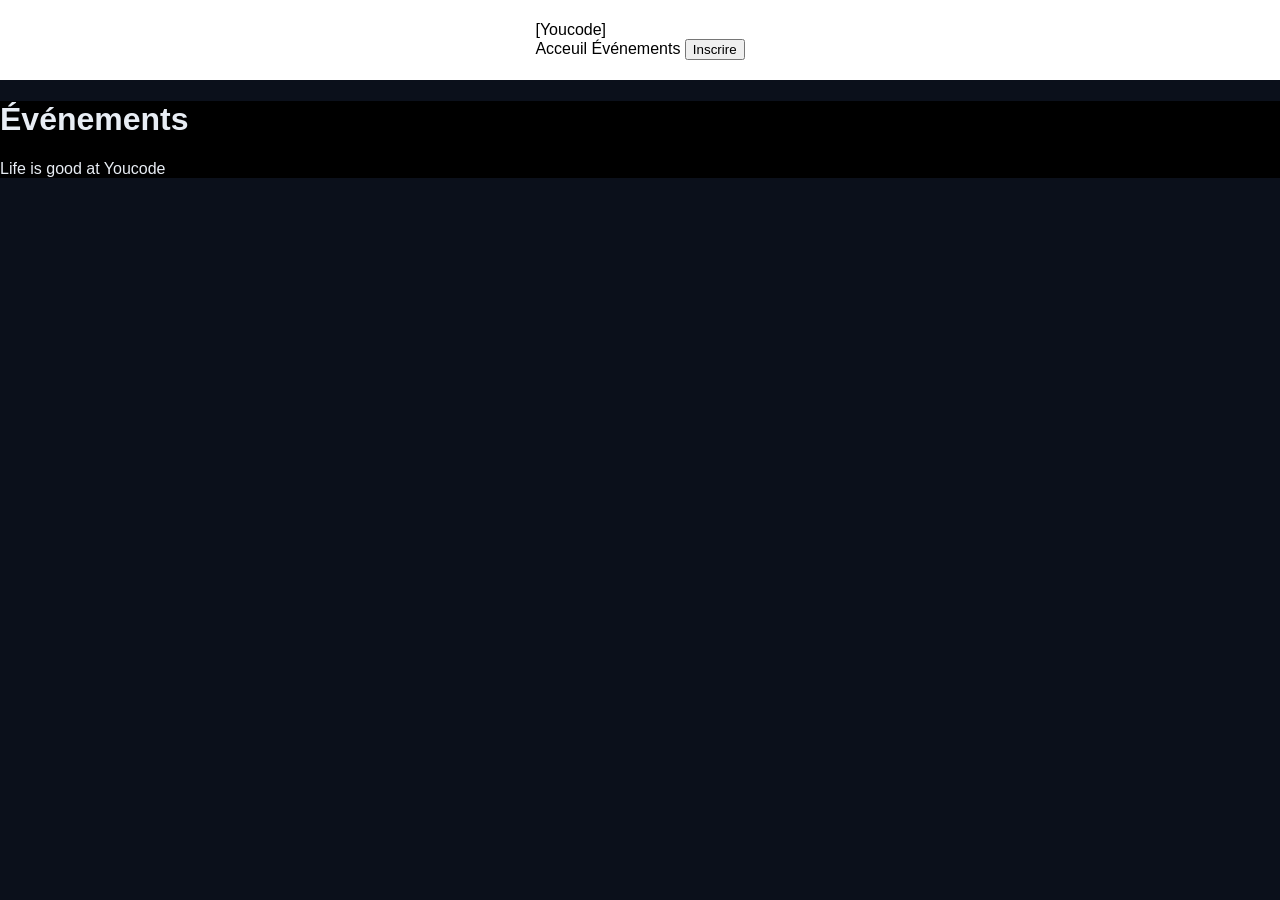
==== events.html @ 0503d8b7 "initial commit" ====
<!doctype html>
<html lang="en">
<head>
    <meta charset="UTF-8">
    <meta name="viewport"
          content="width=device-width, user-scalable=no, initial-scale=1.0, maximum-scale=1.0, minimum-scale=1.0">
    <meta http-equiv="X-UA-Compatible" content="ie=edge">
    <title> Events </title>
    <link rel="stylesheet" href="events.css">
</head>
<body>
<header>
        <nav>
            <div> [Youcode] </div>
            <a> Acceuil </a>
            <a> Événements </a>
            <button class="btnLog" type="button"> Inscrire </button>
        </nav>
</header>
<main>
    <div>
        <h1> Événements </h1>
        <p> Life is good at Youcode </p>
    </div>
</main>
</body>
</html>
---- events.css ----
* {
    box-sizing: border-box;
}

body {
    font-family: "Segoe UI", Roboto, sans-serif;
    margin: 0;
    background: #0b101b;
    color: #e8edf4;
}

header {
    background: white;
    display: flex;
    align-items: center;
    justify-content: center;
    height: 80px;
    padding: 20px 40px;
    width: 100%;
    color: black;
}

header .btnLog {
    margin-left: auto;
}
main {
    background: black;
}
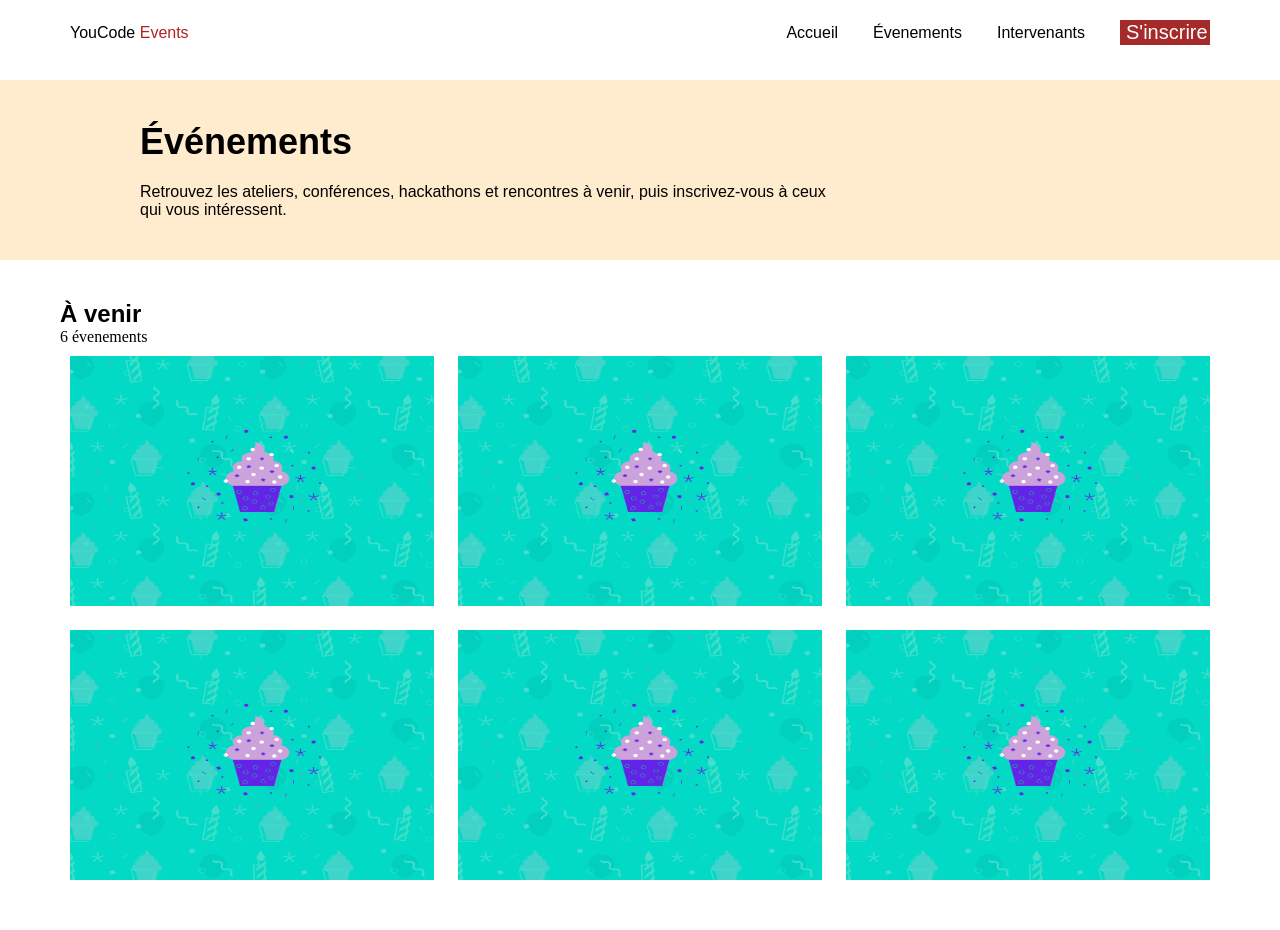
==== commit 228ba407: "Create the event card structure and styled it" ====
--- a/events.html
+++ b/events.html
@@ -1,27 +1,44 @@
 <!doctype html>
-<html lang="en">
+<html lang="fr">
 <head>
     <meta charset="UTF-8">
-    <meta name="viewport"
-          content="width=device-width, user-scalable=no, initial-scale=1.0, maximum-scale=1.0, minimum-scale=1.0">
+    <meta name="viewport" content="width=device-width, initial-scale=1.0, minimum-scale=1.0">
     <meta http-equiv="X-UA-Compatible" content="ie=edge">
     <title> Events </title>
     <link rel="stylesheet" href="events.css">
 </head>
 <body>
 <header>
-        <nav>
-            <div> [Youcode] </div>
-            <a> Acceuil </a>
-            <a> Événements </a>
-            <button class="btnLog" type="button"> Inscrire </button>
-        </nav>
+    <nav>
+        <div> YouCode <span class="event-p"> Events </span></div>
+        <div class="HeaderDetails">
+            <a href="#"> Accueil </a>
+            <a href="#"> Évenements </a>
+            <a href="#"> Intervenants </a>
+            <button class="btnLog" type="button"> S'inscrire</button>
+        </div>
+    </nav>
 </header>
 <main>
-    <div>
-        <h1> Événements </h1>
-        <p> Life is good at Youcode </p>
-    </div>
+    <section>
+        <div class="eventIntro">
+            <h1> Événements </h1>
+            <p class="desc-intro"> Retrouvez les ateliers, conférences, hackathons et rencontres à venir, puis
+                inscrivez-vous à ceux qui vous intéressent. </p>
+        </div>
+    </section>
+    <section class="hero">
+        <h2> À venir </h2>
+        <p class="num_even"> 6 évenements </p>
+        <div class="Grid-Hero">
+            <div><img src="images/test1.png" alt="cake"></div>
+            <div><img src="images/test1.png" alt="cake"></div>
+            <div><img src="images/test1.png" alt="cake"></div>
+            <div><img src="images/test1.png" alt="cake"></div>
+            <div><img src="images/test1.png" alt="cake"></div>
+            <div><img src="images/test1.png" alt="cake"></div>
+        </div>
+    </section>
 </main>
 </body>
 </html>
--- a/events.css
+++ b/events.css
@@ -1,28 +1,94 @@
 * {
+    margin: 0;
     box-sizing: border-box;
 }
 
 body {
     font-family: "Segoe UI", Roboto, sans-serif;
-    margin: 0;
-    background: #0b101b;
-    color: #e8edf4;
+    background: #ffffff;
+    color: black;
 }
 
 header {
-    background: white;
-    display: flex;
-    align-items: center;
-    justify-content: center;
+    background: #ffffff;
     height: 80px;
-    padding: 20px 40px;
+    padding: 20px 70px;
     width: 100%;
     color: black;
 }
 
+.event-p {
+    color: firebrick;
+}
+
+nav {
+    display: flex;
+    align-items: center;
+    justify-content: center;
+    gap: 30px;
+}
+
+a {
+    text-decoration: none;
+    color: inherit;
+}
+
+.HeaderDetails {
+    display: flex;
+    margin-left: auto;
+    justify-content: space-evenly;
+    align-items: center;
+    gap: 35px;
+}
+
 header .btnLog {
-    margin-left: auto;
+    font-size: 20px;
+    width: 90px;
+    background: brown;
+    color: #ffffff;
+    border: none;
 }
-main {
-    background: black;
+
+.eventIntro {
+    background: blanchedalmond;
+    justify-content: center;
+    align-items: flex-start;
+    align-content: center;
+    width: 100%;
+    height: 180px;
+    padding-left: 140px;
+    display: flex;
+    flex-direction: column;
+}
+
+h1 {
+    margin-bottom: 20px;
+    font-size: 36px;
+}
+
+.desc-intro {
+    max-width: 700px;
+    font-size: medium;
+}
+
+.num_even {
+    font-family: "Abadi MT Condensed Light", serif ;
+}
+
+.hero {
+    margin: 40px 60px 40px 60px;
+}
+
+.Grid-Hero {
+    display: grid;
+    grid-template-columns: repeat(3, minmax(0, 1fr));
+    grid-template-rows: repeat(2, minmax(0, 1fr));
+    padding: 10px 10px 10px 10px;
+    gap: 24px;
+}
+
+.Grid-Hero img {
+    width: 100%;
+    height: 250px;
+    display: flex;
 }
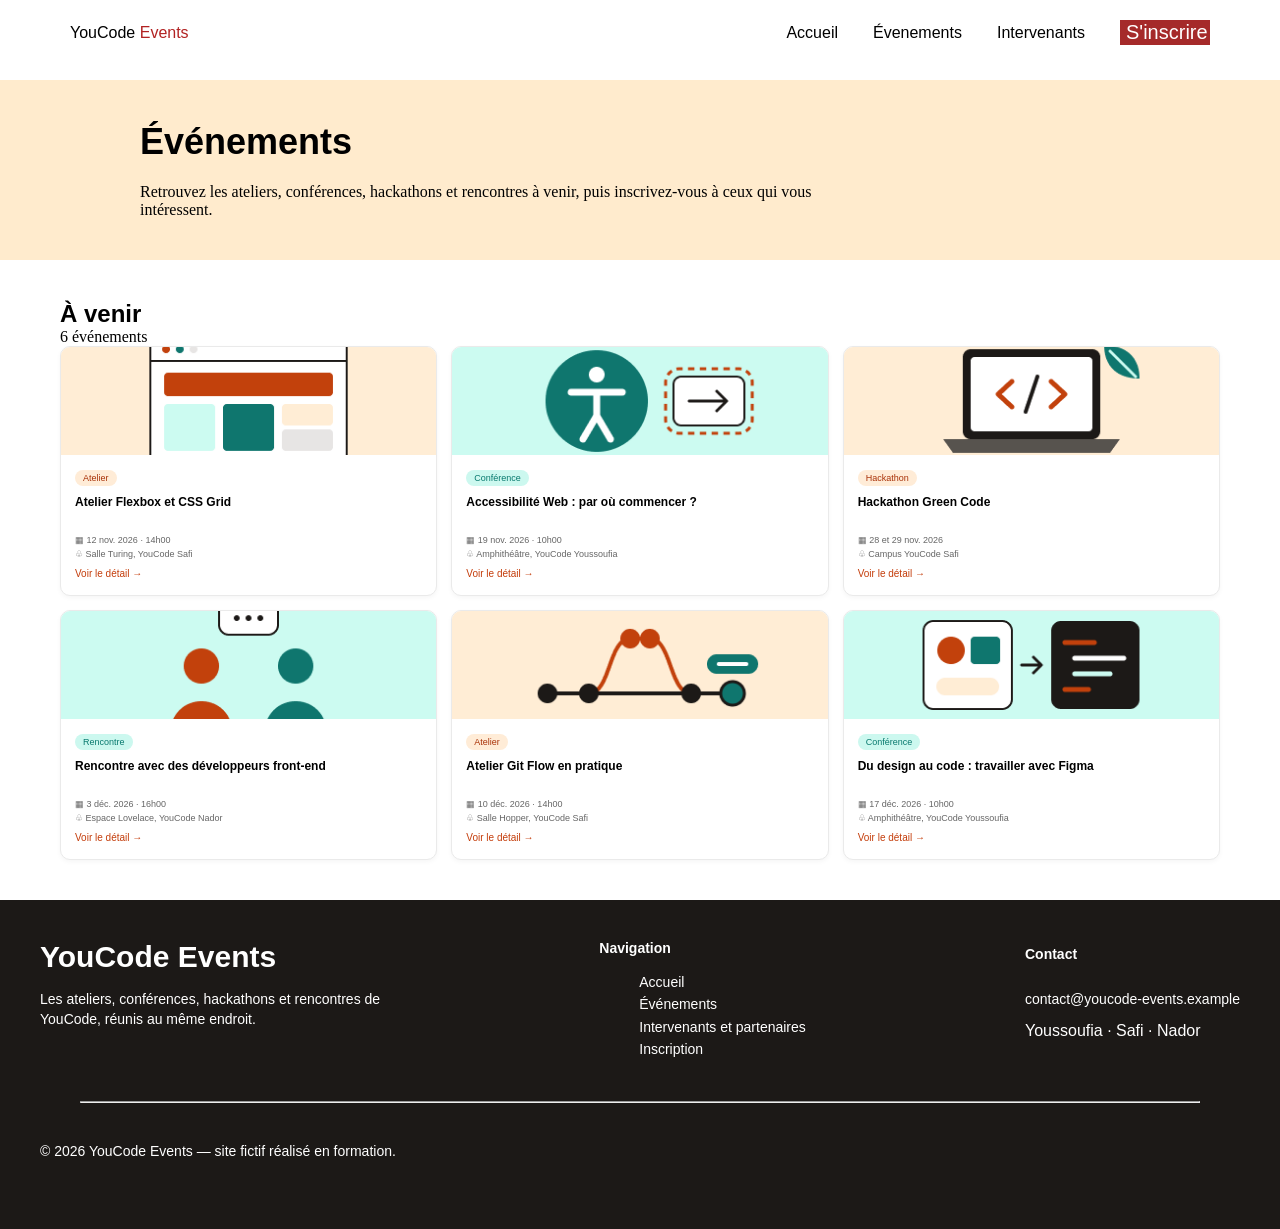
==== commit 43bd7853: "feat: added footer. updated Grid and styled it" ====
--- a/events.html
+++ b/events.html
@@ -1,5 +1,5 @@
 <!doctype html>
-<html lang="fr">
+<html lang="fr" xmlns="http://www.w3.org/1999/html">
 <head>
     <meta charset="UTF-8">
     <meta name="viewport" content="width=device-width, initial-scale=1.0, minimum-scale=1.0">
@@ -28,17 +28,109 @@
         </div>
     </section>
     <section class="hero">
-        <h2> À venir </h2>
-        <p class="num_even"> 6 évenements </p>
+        <div class="hero-heading">
+            <h2>À venir</h2>
+            <p class="num_even">6 événements</p>
+        </div>
+
         <div class="Grid-Hero">
-            <div><img src="images/test1.png" alt="cake"></div>
-            <div><img src="images/test1.png" alt="cake"></div>
-            <div><img src="images/test1.png" alt="cake"></div>
-            <div><img src="images/test1.png" alt="cake"></div>
-            <div><img src="images/test1.png" alt="cake"></div>
-            <div><img src="images/test1.png" alt="cake"></div>
+            <article class="event-card">
+                <img src="images/event1.png" alt="Illustration Flexbox et Grid">
+                <div class="event-content">
+                    <span class="category atelier">Atelier</span>
+                    <h3>Atelier Flexbox et CSS Grid</h3>
+                    <p class="event-info">▦ 12 nov. 2026 · 14h00</p>
+                    <p class="event-info">♧ Salle Turing, YouCode Safi</p>
+                    <a href="#">Voir le détail →</a>
+                </div>
+            </article>
+
+            <article class="event-card">
+                <img src="images/event2.png" alt="Illustration sur l'accessibilité">
+                <div class="event-content">
+                    <span class="category conference">Conférence</span>
+                    <h3>Accessibilité Web : par où commencer ?</h3>
+                    <p class="event-info">▦ 19 nov. 2026 · 10h00</p>
+                    <p class="event-info">♧ Amphithéâtre, YouCode Youssoufia</p>
+                    <a href="#">Voir le détail →</a>
+                </div>
+            </article>
+
+            <article class="event-card">
+                <img src="images/event3.png" alt="Illustration du Green Code">
+                <div class="event-content">
+                    <span class="category hackathon">Hackathon</span>
+                    <h3>Hackathon Green Code</h3>
+                    <p class="event-info">▦ 28 et 29 nov. 2026</p>
+                    <p class="event-info">♧ Campus YouCode Safi</p>
+                    <a href="#">Voir le détail →</a>
+                </div>
+            </article>
+
+            <article class="event-card">
+                <img src="images/event4.png" alt="Illustration d'une rencontre">
+                <div class="event-content">
+                    <span class="category rencontre">Rencontre</span>
+                    <h3>Rencontre avec des développeurs front-end</h3>
+                    <p class="event-info">▦ 3 déc. 2026 · 16h00</p>
+                    <p class="event-info">♧ Espace Lovelace, YouCode Nador</p>
+                    <a href="#">Voir le détail →</a>
+                </div>
+            </article>
+
+            <article class="event-card">
+                <img src="images/event5.png" alt="Illustration d'un GitFlow">
+                <div class="event-content">
+                    <span class="category atelier">Atelier</span>
+                    <h3>Atelier Git Flow en pratique</h3>
+                    <p class="event-info">▦ 10 déc. 2026 · 14h00</p>
+                    <p class="event-info">♧ Salle Hopper, YouCode Safi</p>
+                    <a href="#">Voir le détail →</a>
+                </div>
+            </article>
+
+            <article class="event-card">
+                <img src="images/event6.png" alt="Illustration du design avec Figma">
+                <div class="event-content">
+                    <span class="category conference">Conférence</span>
+                    <h3>Du design au code : travailler avec Figma</h3>
+                    <p class="event-info">▦ 17 déc. 2026 · 10h00</p>
+                    <p class="event-info">♧ Amphithéâtre, YouCode Youssoufia</p>
+                    <a href="#">Voir le détail →</a>
+                </div>
+            </article>
+
         </div>
     </section>
 </main>
+<footer>
+    <div class="footer-top">
+        <div class="description-events">
+            <h3>YouCode Events</h3>
+            <p>Les ateliers, conférences, hackathons et rencontres de <br> YouCode, réunis au même endroit.</p>
+        </div>
+
+        <div class="navigation-events">
+            <h4>Navigation</h4>
+            <ul>
+                <li><a href="#">Accueil</a></li>
+                <li><a href="#">Événements</a></li>
+                <li><a href="#">Intervenants et partenaires</a></li>
+                <li><a href="#">Inscription</a></li>
+            </ul>
+        </div>
+
+        <div class="contact-events">
+            <h4>Contact</h4>
+            <p><a href="mailto:contact@youcode-events.example">contact@youcode-events.example</a></p>
+            <p class="footer-locations">Youssoufia · Safi · Nador</p>
+        </div>
+    </div>
+
+    <hr class="ligne-footer">
+    <div class="footer-bottom">
+        <p> &copy; 2026 YouCode Events — site fictif réalisé en formation.</p>
+    </div>
+</footer>
 </body>
 </html>
--- a/events.css
+++ b/events.css
@@ -69,6 +69,7 @@
 .desc-intro {
     max-width: 700px;
     font-size: medium;
+    font-family: "Roboto Light", serif;
 }
 
 .num_even {
@@ -82,13 +83,145 @@
 .Grid-Hero {
     display: grid;
     grid-template-columns: repeat(3, minmax(0, 1fr));
-    grid-template-rows: repeat(2, minmax(0, 1fr));
-    padding: 10px 10px 10px 10px;
-    gap: 24px;
-}
-
-.Grid-Hero img {
-    width: 100%;
-    height: 250px;
-    display: flex;
+    gap: 14px;
+    padding: 0;
+}
+.event-card {
+    background: #fff;
+    border: 1px solid #eaeaea;
+    border-radius: 10px;
+    overflow: hidden;
+    box-shadow: 0 2px 5px rgba(0, 0, 0, 0.04);
+    transition: transform 0.2s ease, box-shadow 0.2s ease;
+}
+
+.event-card:hover {
+    transform: translateY(-3px);
+    box-shadow: 0 5px 14px rgba(0, 0, 0, 0.09);
+}
+
+.event-card img {
+    display: block;
+    width: 100%;
+    height: 108px;
+    object-fit: cover;
+}
+
+.event-content {
+    padding: 12px 14px 14px;
+}
+
+.category {
+    display: inline-block;
+    padding: 3px 8px;
+    border-radius: 20px;
+    font-size: 9px;
+    margin-bottom: 7px;
+}
+
+.atelier,
+.hackathon {
+    background: #ffecd7;
+    color: #a93208;
+}
+
+.conference,
+.rencontre {
+    background: #ccf8ef;
+    color: #08796e;
+}
+
+.event-content h3 {
+    font-size: 12px;
+    line-height: 1.5;
+    min-height: 36px;
+    margin-bottom: 6px;
+}
+
+.event-info {
+    font-size: 9px;
+    color: #666;
+    margin-bottom: 4px;
+}
+
+.event-content a {
+    display: inline-block;
+    margin-top: 3px;
+    font-size: 10px;
+    color: #c43d0b;
+    text-decoration: none;
+}
+
+.event-content a:hover {
+    text-decoration: underline;
+}
+
+footer{
+    background-color: #1C1917;
+    color: #FFFFFF;
+    width: 100%;
+    height: 329px;
+    padding: 40px;
+}
+
+.footer-top{
+    display: flex;
+    justify-content: space-between;
+    margin-bottom: 40px;
+}
+
+.description-events h3{
+    font-family: 'Bricolage Grotesque', sans-serif;
+    font-weight: 600;
+    font-size: 30px;
+    margin-bottom: 15px;
+}
+
+.description-events p{
+    font-family: 'DM Sans', sans-serif;
+    font-weight: 400;
+    font-size: 14px;
+    line-height: 20px;
+}
+
+.navigation-events h4 , .contact-events h4{
+    font-family: 'DM Sans', sans-serif;
+    font-weight: 600;
+    font-size: 14px;
+    margin-bottom: 15px;
+}
+
+.navigation-events a{
+    text-decoration: none;
+    font-family: 'DM Sans', sans-serif;
+    font-weight: 400;
+    font-size: 14px;
+    color: white;
+    line-height: 1.6;
+}
+.navigation-events ul{
+    list-style: none;
+}
+
+.contact-events a{
+    text-decoration: none;
+    color: #ffff;
+    line-height: 2;
+    font-family: 'DM Sans', sans-serif;
+    font-size: 14px;
+}
+.contact-events{
+    font-family: 'DM Sans', sans-serif;
+    line-height: 2;
+}
+
+.ligne-footer {
+    margin: 40px;
+    color: #57534E;
+}
+
+.footer-bottom p{
+    font-family: 'DM Sans', sans-serif;
+    font-weight: 400;
+    font-size: 14px;
 }
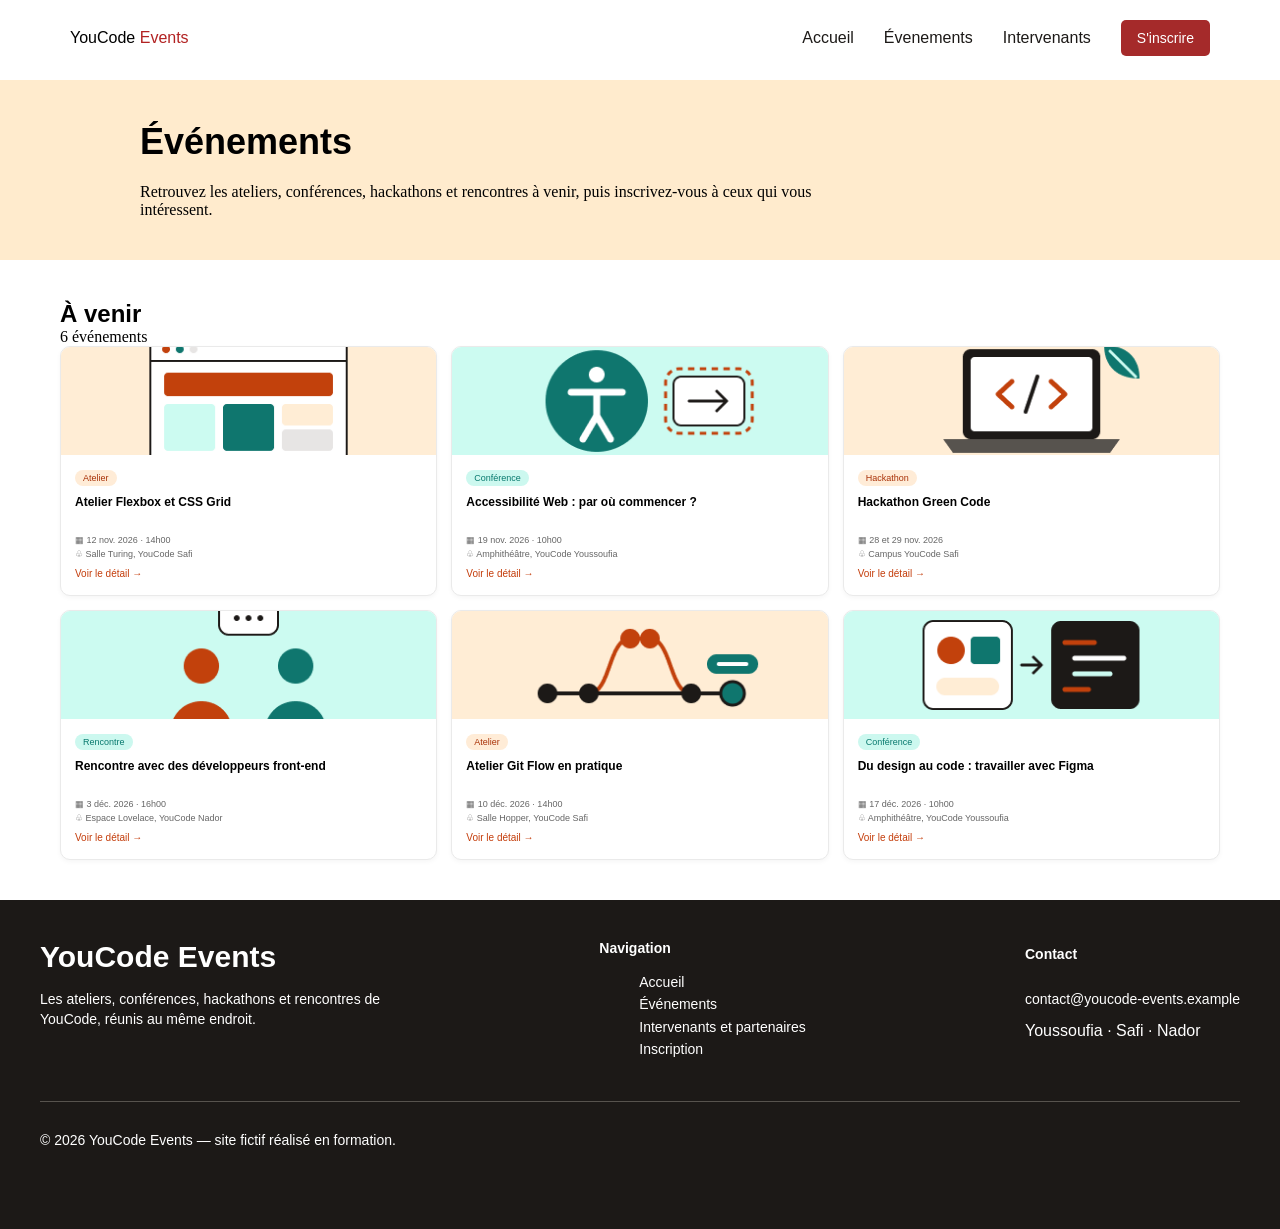
==== commit 654b128d: "added media for tablet and mobile" ====
--- a/events.html
+++ b/events.html
@@ -9,8 +9,21 @@
 </head>
 <body>
 <header>
-    <nav>
-        <div> YouCode <span class="event-p"> Events </span></div>
+    <nav class="navbar">
+        <a> YouCode <span class="event-p"> Events </span></a>
+        <button class="menu-toggle"
+                type="button"
+                aria-label="Ouvrir le menu"
+                aria-expanded="false"
+                aria-controls="HeaderDetails">
+
+            <svg width="28" height="28" viewBox="0 0 48 48"
+                 fill="none" xmlns="http://www.w3.org/2000/svg" aria-hidden="true">
+                <path d="M16 18H32" stroke="currentColor" stroke-width="2" stroke-linecap="round"/>
+                <path d="M16 24H32" stroke="currentColor" stroke-width="2" stroke-linecap="round"/>
+                <path d="M16 30H32" stroke="currentColor" stroke-width="2" stroke-linecap="round"/>
+            </svg>
+        </button>
         <div class="HeaderDetails">
             <a href="#"> Accueil </a>
             <a href="#"> Évenements </a>
@@ -132,5 +145,6 @@
         <p> &copy; 2026 YouCode Events — site fictif réalisé en formation.</p>
     </div>
 </footer>
+<script src="menu.js" defer></script>
 </body>
 </html>
--- a/events.css
+++ b/events.css
@@ -11,21 +11,29 @@
 
 header {
     background: #ffffff;
-    height: 80px;
+    min-height: 80px;
+    height: auto;
     padding: 20px 70px;
     width: 100%;
     color: black;
 }
 
+.navbar {
+    display: flex;
+    align-items: center;
+    justify-content: space-between;
+    gap: 30px;
+    position: relative;
+}
+
+.logo {
+    text-decoration: none;
+    color: #1C1917;
+    font-weight: 700;
+}
+
 .event-p {
     color: firebrick;
-}
-
-nav {
-    display: flex;
-    align-items: center;
-    justify-content: center;
-    gap: 30px;
 }
 
 a {
@@ -35,18 +43,34 @@
 
 .HeaderDetails {
     display: flex;
-    margin-left: auto;
-    justify-content: space-evenly;
     align-items: center;
-    gap: 35px;
-}
-
-header .btnLog {
-    font-size: 20px;
-    width: 90px;
+    gap: 30px;
+}
+
+.HeaderDetails a {
+    text-decoration: none;
+    color: #1C1917;
+}
+
+.menu-toggle {
+    display: none;
+    align-items: center;
+    justify-content: center;
+    padding: 5px;
+    border: none;
+    background: transparent;
+    color: #1C1917;
+    cursor: pointer;
+}
+
+.HeaderDetails .btnLog {
+    display: inline-block;
     background: brown;
-    color: #ffffff;
+    color: white;
+    padding: 10px 16px;
+    border-radius: 5px;
     border: none;
+    font-size: 14px;
 }
 
 .eventIntro {
@@ -73,7 +97,7 @@
 }
 
 .num_even {
-    font-family: "Abadi MT Condensed Light", serif ;
+    font-family: "Abadi MT Condensed Light", serif;
 }
 
 .hero {
@@ -86,6 +110,7 @@
     gap: 14px;
     padding: 0;
 }
+
 .event-card {
     background: #fff;
     border: 1px solid #eaeaea;
@@ -156,42 +181,43 @@
     text-decoration: underline;
 }
 
-footer{
+footer {
     background-color: #1C1917;
     color: #FFFFFF;
+    min-height: 329px;
     width: 100%;
-    height: 329px;
+    height: auto;
     padding: 40px;
 }
 
-.footer-top{
+.footer-top {
     display: flex;
     justify-content: space-between;
     margin-bottom: 40px;
 }
 
-.description-events h3{
+.description-events h3 {
     font-family: 'Bricolage Grotesque', sans-serif;
     font-weight: 600;
     font-size: 30px;
     margin-bottom: 15px;
 }
 
-.description-events p{
+.description-events p {
     font-family: 'DM Sans', sans-serif;
     font-weight: 400;
     font-size: 14px;
     line-height: 20px;
 }
 
-.navigation-events h4 , .contact-events h4{
+.navigation-events h4, .contact-events h4 {
     font-family: 'DM Sans', sans-serif;
     font-weight: 600;
     font-size: 14px;
     margin-bottom: 15px;
 }
 
-.navigation-events a{
+.navigation-events a {
     text-decoration: none;
     font-family: 'DM Sans', sans-serif;
     font-weight: 400;
@@ -199,29 +225,288 @@
     color: white;
     line-height: 1.6;
 }
-.navigation-events ul{
+
+.navigation-events ul {
     list-style: none;
 }
 
-.contact-events a{
+.contact-events a {
     text-decoration: none;
     color: #ffff;
     line-height: 2;
     font-family: 'DM Sans', sans-serif;
     font-size: 14px;
 }
-.contact-events{
+
+.contact-events {
     font-family: 'DM Sans', sans-serif;
     line-height: 2;
 }
 
 .ligne-footer {
-    margin: 40px;
-    color: #57534E;
-}
-
-.footer-bottom p{
+    margin: 30px 0;
+    border: 0;
+    border-top: 1px solid #57534E;
+}
+
+.footer-bottom p {
     font-family: 'DM Sans', sans-serif;
     font-weight: 400;
     font-size: 14px;
+}
+
+/* this media is for tablet */
+@media (min-width: 481px) and (max-width: 700px) {
+    header {
+        height: auto;
+        padding: 12px 20px;
+    }
+
+    nav {
+        gap: 15px;
+        justify-content: space-between;
+    }
+
+    .HeaderDetails {
+        gap: 10px;
+        font-size: 11px;
+    }
+
+    header .btnLog {
+        font-size: 11px;
+        width: auto;
+        padding: 8px 12px;
+        border-radius: 5px;
+    }
+
+    .eventIntro {
+        height: auto;
+        min-height: 140px;
+        padding: 25px;
+    }
+
+    h1 {
+        font-size: 28px;
+        margin-bottom: 12px;
+    }
+
+    .desc-intro {
+        font-size: 12px;
+        line-height: 1.6;
+    }
+
+    .hero {
+        margin: 25px 20px;
+    }
+
+    .Grid-Hero {
+        grid-template-columns: repeat(2, minmax(0, 1fr));
+        gap: 12px;
+    }
+
+    .event-card img {
+        height: 100px;
+    }
+
+    .event-content {
+        padding: 10px;
+    }
+
+    .event-content h3 {
+        font-size: 12px;
+    }
+
+    footer {
+        height: auto;
+        padding: 25px 20px;
+    }
+
+    .footer-top {
+        display: grid;
+        grid-template-columns: 1.2fr 1fr 1fr;
+        gap: 15px;
+        margin-bottom: 25px;
+    }
+
+    .description-events h3 {
+        font-size: 17px;
+        margin-bottom: 8px;
+    }
+
+    .description-events p,
+    .navigation-events a,
+    .contact-events a,
+    .contact-events {
+        font-size: 10px;
+        overflow-wrap: anywhere;
+    }
+
+    .description-events br {
+        display: none;
+    }
+
+    .navigation-events h4,
+    .contact-events h4 {
+        font-size: 11px;
+        margin-bottom: 8px;
+    }
+
+    .navigation-events ul {
+        padding-left: 0;
+    }
+
+    .ligne-footer {
+        margin: 20px 0;
+    }
+
+    .footer-bottom p {
+        font-size: 10px;
+    }
+}
+
+ /*this media is for mobile: 480px and below */
+
+@media (max-width: 480px) {
+
+    header {
+        padding: 12px 16px;
+    }
+
+    .navbar {
+        display: flex;
+        flex-wrap: wrap;
+        justify-content: space-between;
+        gap: 10px;
+    }
+
+    .logo {
+        font-size: 13px;
+    }
+
+    .menu-toggle {
+        display: flex;
+        margin-left: auto;
+    }
+
+    .HeaderDetails {
+        display: none;
+        flex-direction: column;
+        align-items: flex-start;
+        justify-content: flex-start;
+        gap: 16px;
+        width: 100%;
+        margin-left: 0;
+        padding: 15px 0 8px;
+        font-size: 14px;
+    }
+
+    .HeaderDetails.open {
+        display: flex;
+    }
+
+    .HeaderDetails a {
+        font-size: 14px;
+    }
+
+    .HeaderDetails .btnLog {
+        font-size: 12px;
+        padding: 8px 12px;
+    }
+
+    .eventIntro {
+        height: auto;
+        min-height: 120px;
+        padding: 20px 12px;
+    }
+
+    h1 {
+        font-size: 23px;
+        margin-bottom: 10px;
+    }
+
+    .desc-intro {
+        font-size: 11px;
+        line-height: 1.6;
+    }
+
+    .hero {
+        margin: 22px 12px 28px;
+    }
+
+    .Grid-Hero {
+        grid-template-columns: 1fr;
+        gap: 12px;
+    }
+
+    .event-card img {
+        height: 100px;
+    }
+
+    .event-content {
+        padding: 10px;
+    }
+
+    .event-content h3 {
+        font-size: 12px;
+        min-height: 0;
+        margin-bottom: 8px;
+    }
+
+    .event-info {
+        font-size: 10px;
+        overflow-wrap: anywhere;
+    }
+
+    footer {
+        height: auto;
+        padding: 22px 14px;
+    }
+
+    .footer-top {
+        display: flex;
+        flex-direction: column;
+        gap: 22px;
+        margin-bottom: 20px;
+    }
+
+    .description-events h3 {
+        font-size: 18px;
+        margin-bottom: 8px;
+    }
+
+    .description-events p {
+        font-size: 11px;
+        line-height: 1.6;
+    }
+
+    .description-events br {
+        display: none;
+    }
+
+    .navigation-events h4,
+    .contact-events h4 {
+        font-size: 12px;
+        margin-bottom: 7px;
+    }
+
+    .navigation-events ul {
+        padding-left: 0;
+    }
+
+    .navigation-events a,
+    .contact-events a,
+    .contact-events {
+        font-size: 11px;
+        line-height: 1.8;
+        overflow-wrap: anywhere;
+    }
+
+    .ligne-footer {
+        margin: 18px 0;
+    }
+
+    .footer-bottom p {
+        font-size: 10px;
+        line-height: 1.6;
+    }
 }
